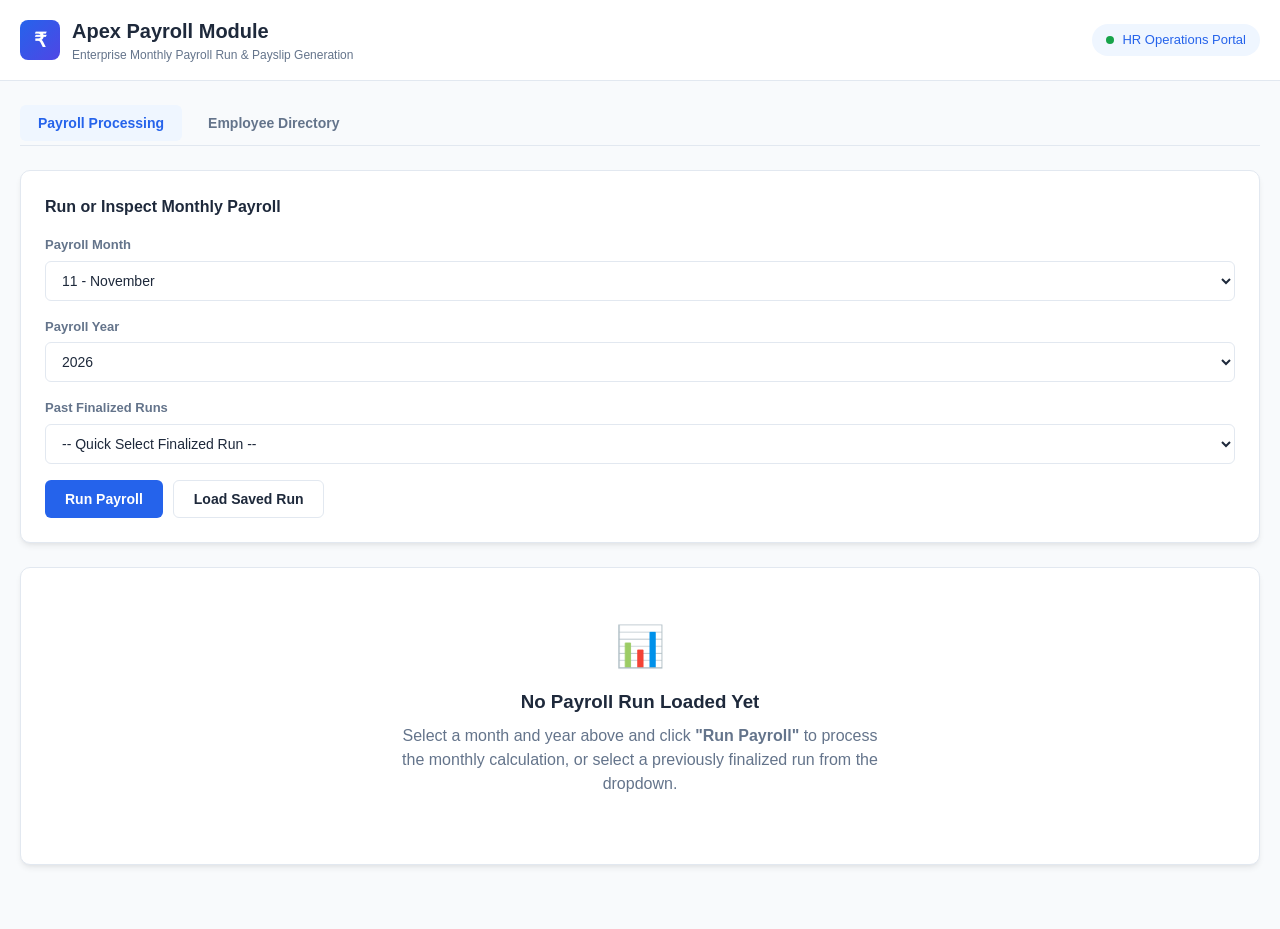
==== index.html @ 70dfdef8 "feat: implement complete payroll run module with layered architecture, stored procedures, REST API, " ====
<!DOCTYPE html>
<html lang="en">
<head>
  <meta charset="UTF-8">
  <meta name="viewport" content="width=device-width, initial-scale=1.0">
  <title>Apex Payroll Run Module | HR Operations</title>
  <link rel="stylesheet" href="css/styles.css">
</head>
<body>
  <!-- Header -->
  <header class="app-header">
    <div class="container header-inner">
      <div class="brand">
        <div class="brand-icon">₹</div>
        <div>
          <h1 class="brand-title">Apex Payroll Module</h1>
          <p class="brand-sub">Enterprise Monthly Payroll Run & Payslip Generation</p>
        </div>
      </div>
      <div class="user-badge">
        <span class="status-dot"></span>
        <span>HR Operations Portal</span>
      </div>
    </div>
  </header>

  <main class="container">
    <!-- Navigation Tabs -->
    <nav class="tabs">
      <button class="tab-btn active" id="tabPayroll" onclick="switchTab('payroll')">Payroll Processing</button>
      <button class="tab-btn" id="tabEmployees" onclick="switchTab('employees')">Employee Directory</button>
    </nav>

    <!-- Global Alert Container -->
    <div id="alertContainer"></div>

    <!-- TAB 1: PAYROLL PROCESSING -->
    <div id="payrollTabContent">
      <!-- Run Controls Card -->
      <section class="card">
        <h2 class="card-title">Run or Inspect Monthly Payroll</h2>
        <div class="run-controls-grid">
          <div class="form-group">
            <label class="form-label" for="selectMonth">Payroll Month</label>
            <select id="selectMonth" class="form-select">
              <option value="1">01 - January</option>
              <option value="2">02 - February</option>
              <option value="3">03 - March</option>
              <option value="4">04 - April</option>
              <option value="5">05 - May</option>
              <option value="6">06 - June</option>
              <option value="7">07 - July</option>
              <option value="8">08 - August</option>
              <option value="9">09 - September</option>
              <option value="10">10 - October</option>
              <option value="11" selected>11 - November</option>
              <option value="12">12 - December</option>
            </select>
          </div>

          <div class="form-group">
            <label class="form-label" for="selectYear">Payroll Year</label>
            <select id="selectYear" class="form-select">
              <option value="2026" selected>2026</option>
              <option value="2025">2025</option>
              <option value="2024">2024</option>
            </select>
          </div>

          <div class="form-group">
            <label class="form-label" for="historyRuns">Past Finalized Runs</label>
            <select id="historyRuns" class="form-select" onchange="loadSelectedHistoricalRun()">
              <option value="">-- Quick Select Finalized Run --</option>
            </select>
          </div>

          <div class="actions-group">
            <button id="btnRunPayroll" class="btn btn-primary" onclick="triggerPayrollRun()">
              <span id="btnRunText">Run Payroll</span>
            </button>
            <button id="btnLoadPayroll" class="btn btn-secondary" onclick="fetchPayrollRun()">
              <span>Load Saved Run</span>
            </button>
          </div>
        </div>
      </section>

      <!-- Metrics Summary Section -->
      <section id="metricsSection" class="metrics-grid" style="display: none;">
        <div class="metric-card">
          <div class="metric-title">Employees Processed</div>
          <div class="metric-value" id="metricTotalEmployees">0</div>
          <div class="metric-sub" id="metricStatus">Status: Finalized</div>
        </div>
        <div class="metric-card">
          <div class="metric-title">Total Gross Pay</div>
          <div class="metric-value" id="metricTotalGross">₹0</div>
          <div class="metric-sub">Earned compensation</div>
        </div>
        <div class="metric-card">
          <div class="metric-title">Total PF Deduction</div>
          <div class="metric-value" id="metricTotalPF">₹0</div>
          <div class="metric-sub">12% Basic Salary</div>
        </div>
        <div class="metric-card">
          <div class="metric-title">Total Professional Tax</div>
          <div class="metric-value" id="metricTotalPT">₹0</div>
          <div class="metric-sub">Flat ₹200 / employee</div>
        </div>
        <div class="metric-card">
          <div class="metric-title">Total Net Disbursement</div>
          <div class="metric-value highlight-net" id="metricTotalNet">₹0</div>
          <div class="metric-sub">Net payout across company</div>
        </div>
      </section>

      <!-- Results Table Card -->
      <section id="resultsSection" class="card" style="display: none;">
        <div class="table-header-controls">
          <div>
            <h3 class="card-title" style="margin-bottom: 2px;" id="tableHeading">Payroll Register</h3>
            <p style="font-size: 12px; color: var(--text-muted);" id="runDetailsSubtitle"></p>
          </div>
          <div class="table-filter-group">
            <input type="text" id="searchInput" class="form-input" placeholder="Search name or ID..." oninput="handleSearch()">
            <select id="departmentFilter" class="form-select" onchange="handleFilter()">
              <option value="ALL">All Departments</option>
            </select>
          </div>
        </div>

        <div class="table-container">
          <table>
            <thead>
              <tr>
                <th>ID</th>
                <th>Employee Name</th>
                <th>Department & Role</th>
                <th class="text-right">Basic Salary</th>
                <th class="text-right">Working Days</th>
                <th class="text-right">Days Present</th>
                <th class="text-right">Gross Pay</th>
                <th class="text-right">PF (12%)</th>
                <th class="text-right">Prof Tax</th>
                <th class="text-right">Net Pay</th>
                <th class="text-center">Action</th>
              </tr>
            </thead>
            <tbody id="payrollTableBody">
              <!-- Rendered dynamically -->
            </tbody>
          </table>
        </div>

        <!-- Pagination Controls -->
        <div class="pagination-container" id="paginationContainer">
          <div id="paginationInfo">Showing 1 to 6 of 6 entries</div>
          <div class="pagination-controls">
            <button id="btnPrevPage" class="btn btn-secondary btn-sm" onclick="changePage(-1)">Previous</button>
            <span id="pageIndicator" style="padding: 4px 8px; font-weight: 600;">1 / 1</span>
            <button id="btnNextPage" class="btn btn-secondary btn-sm" onclick="changePage(1)">Next</button>
          </div>
        </div>
      </section>

      <!-- Empty / Initial Placeholder -->
      <section id="emptyPlaceholder" class="card" style="text-align: center; padding: 48px 20px;">
        <div style="font-size: 40px; margin-bottom: 12px;">📊</div>
        <h3 style="margin-bottom: 8px;">No Payroll Run Loaded Yet</h3>
        <p style="color: var(--text-muted); max-width: 500px; margin: 0 auto 20px;">
          Select a month and year above and click <strong>"Run Payroll"</strong> to process the monthly calculation, or select a previously finalized run from the dropdown.
        </p>
      </section>
    </div>

    <!-- TAB 2: EMPLOYEE DIRECTORY -->
    <div id="employeesTabContent" style="display: none;">
      <section class="card">
        <h2 class="card-title">Employee Master Records</h2>
        <div class="table-container">
          <table>
            <thead>
              <tr>
                <th>Employee Code</th>
                <th>Full Name</th>
                <th>Department</th>
                <th>Designation</th>
                <th class="text-right">Basic Salary</th>
                <th>Date of Joining</th>
                <th>Status</th>
              </tr>
            </thead>
            <tbody id="employeeMasterTableBody">
              <!-- Rendered dynamically -->
            </tbody>
          </table>
        </div>
      </section>
    </div>
  </main>

  <!-- Payslip Modal (Printable) -->
  <div id="payslipModal" class="modal-overlay" style="display: none;">
    <div class="modal-content">
      <button class="modal-close no-print" onclick="closePayslipModal()">✕</button>
      
      <div class="payslip-container" id="printablePayslip">
        <div class="payslip-header">
          <div class="payslip-company-title">APEX HR TECHNOLOGIES PVT. LTD.</div>
          <div class="payslip-company-sub">Tech Park, Sector 4, Hyderabad, India | CIN: U72200TG2020PTC123456</div>
          <div class="payslip-title" id="slipPeriodTitle">SALARY PAYSLIP FOR NOVEMBER 2026</div>
        </div>

        <div class="payslip-info-grid">
          <div class="info-item">
            <span class="info-label">Employee ID / Code:</span>
            <span class="info-value" id="slipEmpCode">EMP001</span>
          </div>
          <div class="info-item">
            <span class="info-label">Employee Name:</span>
            <span class="info-value" id="slipEmpName">Ravi Sharma</span>
          </div>
          <div class="info-item">
            <span class="info-label">Department:</span>
            <span class="info-value" id="slipDept">Engineering</span>
          </div>
          <div class="info-item">
            <span class="info-label">Designation:</span>
            <span class="info-value" id="slipDesignation">Senior Software Engineer</span>
          </div>
          <div class="info-item">
            <span class="info-label">Date of Joining:</span>
            <span class="info-value" id="slipDoj">2023-01-15</span>
          </div>
          <div class="info-item">
            <span class="info-label">Payroll Run ID:</span>
            <span class="info-value" id="slipRunId">#1</span>
          </div>
          <div class="info-item">
            <span class="info-label">Total Working Days:</span>
            <span class="info-value" id="slipWorkingDays">26</span>
          </div>
          <div class="info-item">
            <span class="info-label">Days Present:</span>
            <span class="info-value" id="slipDaysPresent">24</span>
          </div>
        </div>

        <!-- Breakdown Table -->
        <table class="breakdown-table">
          <thead>
            <tr>
              <th>Earnings</th>
              <th class="text-right">Amount (₹)</th>
              <th>Deductions</th>
              <th class="text-right">Amount (₹)</th>
            </tr>
          </thead>
          <tbody>
            <tr>
              <td>Basic Salary</td>
              <td class="text-right font-mono" id="slipBasic">₹30,000</td>
              <td>Provident Fund (PF 12%)</td>
              <td class="text-right font-mono" id="slipPF">₹3,600</td>
            </tr>
            <tr>
              <td>Gross Pay (Earned)</td>
              <td class="text-right font-mono" id="slipGross">₹27,692</td>
              <td>Professional Tax (PT)</td>
              <td class="text-right font-mono" id="slipPT">₹200</td>
            </tr>
            <tr class="total-row">
              <td>Total Gross Earnings</td>
              <td class="text-right font-mono" id="slipTotalGross">₹27,692</td>
              <td>Total Deductions</td>
              <td class="text-right font-mono" id="slipTotalDeductions">₹3,800</td>
            </tr>
          </tbody>
        </table>

        <!-- Net Pay Banner -->
        <div class="net-pay-banner">
          <div>
            <div style="font-weight: 700; color: #15803d; font-size: 14px;">NET TAKE-HOME SALARY</div>
            <div class="net-pay-words" id="slipWords">Twenty Three Thousand Eight Hundred Ninety Two Rupees Only</div>
          </div>
          <div style="font-size: 24px; font-weight: 800; color: #15803d;" id="slipNet">₹23,892</div>
        </div>

        <div class="payslip-footer-notes">
          <div>
            <p>Note: This is a system-generated immutable payslip.</p>
            <p>Generated on: <span id="slipGenDate">11/09/2026</span></p>
          </div>
          <div class="sign-box">
            Authorized Signatory
          </div>
        </div>
      </div>

      <div style="display: flex; justify-content: flex-end; gap: 10px; margin-top: 18px;" class="no-print">
        <button class="btn btn-secondary" onclick="closePayslipModal()">Close</button>
        <button class="btn btn-primary" onclick="printPayslip()">🖨️ Print Payslip</button>
      </div>
    </div>
  </div>

  <script src="js/app.js"></script>
</body>
</html>
---- css/styles.css ----
:root {
  --primary: #2563eb;
  --primary-hover: #1d4ed8;
  --primary-light: #eff6ff;
  --success: #16a34a;
  --success-light: #f0fdf4;
  --warning: #d97706;
  --warning-light: #fffbeb;
  --danger: #dc2626;
  --danger-light: #fef2f2;
  --text-main: #1e293b;
  --text-muted: #64748b;
  --bg-page: #f8fafc;
  --bg-card: #ffffff;
  --border-color: #e2e8f0;
  --border-radius: 10px;
  --shadow: 0 4px 6px -1px rgb(0 0 0 / 0.07), 0 2px 4px -2px rgb(0 0 0 / 0.05);
  --shadow-lg: 0 10px 15px -3px rgb(0 0 0 / 0.1), 0 4px 6px -4px rgb(0 0 0 / 0.1);
  --font-family: -apple-system, BlinkMacSystemFont, "Segoe UI", Roboto, "Helvetica Neue", Arial, sans-serif;
}

* {
  box-sizing: border-box;
  margin: 0;
  padding: 0;
}

body {
  font-family: var(--font-family);
  background-color: var(--bg-page);
  color: var(--text-main);
  line-height: 1.5;
  padding-bottom: 40px;
}

.container {
  max-width: 1280px;
  margin: 0 auto;
  padding: 0 20px;
}

/* Header */
.app-header {
  background: white;
  border-bottom: 1px solid var(--border-color);
  padding: 16px 0;
  margin-bottom: 24px;
}

.header-inner {
  display: flex;
  justify-content: space-between;
  align-items: center;
}

.brand {
  display: flex;
  align-items: center;
  gap: 12px;
}

.brand-icon {
  width: 40px;
  height: 40px;
  background: linear-gradient(135deg, var(--primary), #4f46e5);
  color: white;
  border-radius: 8px;
  display: flex;
  align-items: center;
  justify-content: center;
  font-size: 20px;
  font-weight: bold;
}

.brand-title {
  font-size: 20px;
  font-weight: 700;
  color: var(--text-main);
}

.brand-sub {
  font-size: 12px;
  color: var(--text-muted);
}

.user-badge {
  display: flex;
  align-items: center;
  gap: 8px;
  font-size: 13px;
  background: var(--primary-light);
  color: var(--primary);
  padding: 6px 14px;
  border-radius: 20px;
  font-weight: 500;
}

.status-dot {
  width: 8px;
  height: 8px;
  background: var(--success);
  border-radius: 50%;
}

/* Navigation Tabs */
.tabs {
  display: flex;
  gap: 8px;
  margin-bottom: 24px;
  border-bottom: 1px solid var(--border-color);
  padding-bottom: 4px;
}

.tab-btn {
  background: none;
  border: none;
  padding: 10px 18px;
  font-size: 14px;
  font-weight: 600;
  color: var(--text-muted);
  cursor: pointer;
  border-radius: 6px;
  transition: all 0.2s;
}

.tab-btn:hover {
  color: var(--text-main);
  background: #f1f5f9;
}

.tab-btn.active {
  color: var(--primary);
  background: var(--primary-light);
}

/* Card */
.card {
  background: var(--bg-card);
  border: 1px solid var(--border-color);
  border-radius: var(--border-radius);
  box-shadow: var(--shadow);
  padding: 24px;
  margin-bottom: 24px;
}

.card-title {
  font-size: 16px;
  font-weight: 600;
  margin-bottom: 16px;
  color: var(--text-main);
}

/* Controls Grid */
.run-controls-grid {
  display: grid;
  grid-template-columns: repeat(auto-fit, minmax(200px, 1fr)) auto;
  gap: 16px;
  align-items: flex-end;
}

.form-group {
  display: flex;
  flex-direction: column;
  gap: 6px;
}

.form-label {
  font-size: 13px;
  font-weight: 600;
  color: var(--text-muted);
}

.form-select, .form-input {
  padding: 10px 12px;
  border: 1px solid var(--border-color);
  border-radius: 6px;
  font-size: 14px;
  background: white;
  color: var(--text-main);
  outline: none;
  transition: border-color 0.2s;
}

.form-select:focus, .form-input:focus {
  border-color: var(--primary);
  box-shadow: 0 0 0 3px rgba(37, 99, 235, 0.15);
}

.actions-group {
  display: flex;
  gap: 10px;
}

.btn {
  padding: 10px 20px;
  font-size: 14px;
  font-weight: 600;
  border-radius: 6px;
  border: none;
  cursor: pointer;
  display: inline-flex;
  align-items: center;
  justify-content: center;
  gap: 8px;
  transition: all 0.2s;
}

.btn-primary {
  background: var(--primary);
  color: white;
}

.btn-primary:hover:not(:disabled) {
  background: var(--primary-hover);
}

.btn-secondary {
  background: white;
  border: 1px solid var(--border-color);
  color: var(--text-main);
}

.btn-secondary:hover:not(:disabled) {
  background: #f8fafc;
  border-color: #cbd5e1;
}

.btn-sm {
  padding: 6px 12px;
  font-size: 12px;
}

.btn:disabled {
  opacity: 0.6;
  cursor: not-allowed;
}

/* Alert Notification */
.alert {
  padding: 14px 18px;
  border-radius: 8px;
  margin-bottom: 20px;
  display: flex;
  align-items: center;
  justify-content: space-between;
  font-size: 14px;
  animation: fadeIn 0.3s ease;
}

.alert-success {
  background: var(--success-light);
  color: #15803d;
  border: 1px solid #bbf7d0;
}

.alert-conflict {
  background: var(--warning-light);
  color: #b45309;
  border: 1px solid #fde68a;
}

.alert-danger {
  background: var(--danger-light);
  color: #b91c1c;
  border: 1px solid #fecaca;
}

.alert-info {
  background: var(--primary-light);
  color: #1d4ed8;
  border: 1px solid #bfdbfe;
}

.alert-close {
  background: none;
  border: none;
  cursor: pointer;
  font-size: 16px;
  color: inherit;
}

/* Metric Summary Cards */
.metrics-grid {
  display: grid;
  grid-template-columns: repeat(auto-fit, minmax(200px, 1fr));
  gap: 16px;
  margin-bottom: 24px;
}

.metric-card {
  background: white;
  border: 1px solid var(--border-color);
  border-radius: var(--border-radius);
  padding: 18px;
  box-shadow: var(--shadow);
}

.metric-title {
  font-size: 12px;
  font-weight: 600;
  text-transform: uppercase;
  color: var(--text-muted);
  letter-spacing: 0.5px;
  margin-bottom: 6px;
}

.metric-value {
  font-size: 22px;
  font-weight: 700;
  color: var(--text-main);
}

.metric-value.highlight-net {
  color: var(--success);
}

.metric-sub {
  font-size: 11px;
  color: var(--text-muted);
  margin-top: 4px;
}

/* Table Controls */
.table-header-controls {
  display: flex;
  justify-content: space-between;
  align-items: center;
  flex-wrap: wrap;
  gap: 12px;
  margin-bottom: 16px;
}

.table-filter-group {
  display: flex;
  gap: 10px;
  align-items: center;
}

/* Table */
.table-container {
  overflow-x: auto;
  border: 1px solid var(--border-color);
  border-radius: 8px;
  background: white;
}

table {
  width: 100%;
  border-collapse: collapse;
  font-size: 13.5px;
  text-align: left;
}

th {
  background: #f8fafc;
  padding: 12px 14px;
  font-weight: 600;
  color: var(--text-muted);
  border-bottom: 1px solid var(--border-color);
  white-space: nowrap;
}

td {
  padding: 12px 14px;
  border-bottom: 1px solid var(--border-color);
  white-space: nowrap;
}

tr:last-child td {
  border-bottom: none;
}

tr:hover td {
  background: #f8fafc;
}

.text-right {
  text-align: right;
}

.font-mono {
  font-family: ui-monospace, SFMono-Regular, Menlo, Monaco, Consolas, monospace;
}

.badge {
  display: inline-block;
  padding: 3px 8px;
  border-radius: 4px;
  font-size: 11px;
  font-weight: 600;
}

.badge-dept {
  background: #e2e8f0;
  color: #334155;
}

.badge-finalized {
  background: #dcfce7;
  color: #15803d;
}

/* Pagination */
.pagination-container {
  display: flex;
  justify-content: space-between;
  align-items: center;
  margin-top: 16px;
  font-size: 13px;
  color: var(--text-muted);
}

.pagination-controls {
  display: flex;
  gap: 6px;
}

/* Modal */
.modal-overlay {
  position: fixed;
  top: 0;
  left: 0;
  right: 0;
  bottom: 0;
  background: rgba(0, 0, 0, 0.5);
  display: flex;
  align-items: center;
  justify-content: center;
  padding: 20px;
  z-index: 1000;
  backdrop-filter: blur(2px);
}

.modal-content {
  background: white;
  border-radius: 12px;
  max-width: 780px;
  width: 100%;
  max-height: 90vh;
  overflow-y: auto;
  box-shadow: var(--shadow-lg);
  padding: 28px;
  position: relative;
}

.modal-close {
  position: absolute;
  top: 18px;
  right: 18px;
  background: none;
  border: none;
  font-size: 20px;
  cursor: pointer;
  color: var(--text-muted);
}

/* Payslip View Styling */
.payslip-container {
  background: white;
  border: 1px solid #cbd5e1;
  padding: 24px;
  border-radius: 8px;
}

.payslip-header {
  text-align: center;
  border-bottom: 2px solid #0f172a;
  padding-bottom: 12px;
  margin-bottom: 18px;
}

.payslip-company-title {
  font-size: 20px;
  font-weight: 800;
  color: #0f172a;
  letter-spacing: 0.5px;
}

.payslip-company-sub {
  font-size: 12px;
  color: var(--text-muted);
}

.payslip-title {
  margin-top: 8px;
  font-size: 15px;
  font-weight: 700;
  color: var(--primary);
  text-transform: uppercase;
  letter-spacing: 1px;
}

.payslip-info-grid {
  display: grid;
  grid-template-columns: 1fr 1fr;
  gap: 12px 24px;
  background: #f8fafc;
  padding: 12px 16px;
  border-radius: 6px;
  font-size: 13px;
  margin-bottom: 18px;
}

.info-item {
  display: flex;
  justify-content: space-between;
}

.info-label {
  color: var(--text-muted);
}

.info-value {
  font-weight: 600;
}

.breakdown-table {
  width: 100%;
  border-collapse: collapse;
  margin-bottom: 18px;
}

.breakdown-table th {
  background: #e2e8f0;
  color: #0f172a;
  font-size: 13px;
}

.breakdown-table td {
  font-size: 13px;
  padding: 8px 12px;
}

.total-row {
  background: #f1f5f9;
  font-weight: 700;
}

.net-pay-banner {
  background: #f0fdf4;
  border: 2px solid #bbf7d0;
  border-radius: 8px;
  padding: 14px;
  display: flex;
  justify-content: space-between;
  align-items: center;
  margin-bottom: 14px;
}

.net-pay-words {
  font-size: 12px;
  font-style: italic;
  color: var(--text-muted);
  margin-top: 4px;
}

.payslip-footer-notes {
  display: flex;
  justify-content: space-between;
  align-items: flex-end;
  margin-top: 32px;
  font-size: 12px;
  color: var(--text-muted);
}

.sign-box {
  text-align: center;
  border-top: 1px solid #94a3b8;
  padding-top: 6px;
  width: 180px;
  font-weight: 600;
}

/* Spinner */
.spinner {
  display: inline-block;
  width: 14px;
  height: 14px;
  border: 2px solid rgba(255, 255, 255, 0.3);
  border-radius: 50%;
  border-top-color: white;
  animation: spin 0.8s linear infinite;
}

@keyframes spin {
  to { transform: rotate(360deg); }
}

@keyframes fadeIn {
  from { opacity: 0; transform: translateY(-4px); }
  to { opacity: 1; transform: translateY(0); }
}

/* Print CSS */
@media print {
  body * {
    visibility: hidden;
  }
  .modal-overlay {
    position: static;
    background: none;
    padding: 0;
  }
  .modal-content, .payslip-container, .payslip-container * {
    visibility: visible;
  }
  .modal-content {
    box-shadow: none;
    border: none;
    padding: 0;
    max-width: 100%;
    margin: 0;
  }
  .no-print {
    display: none !important;
  }
}
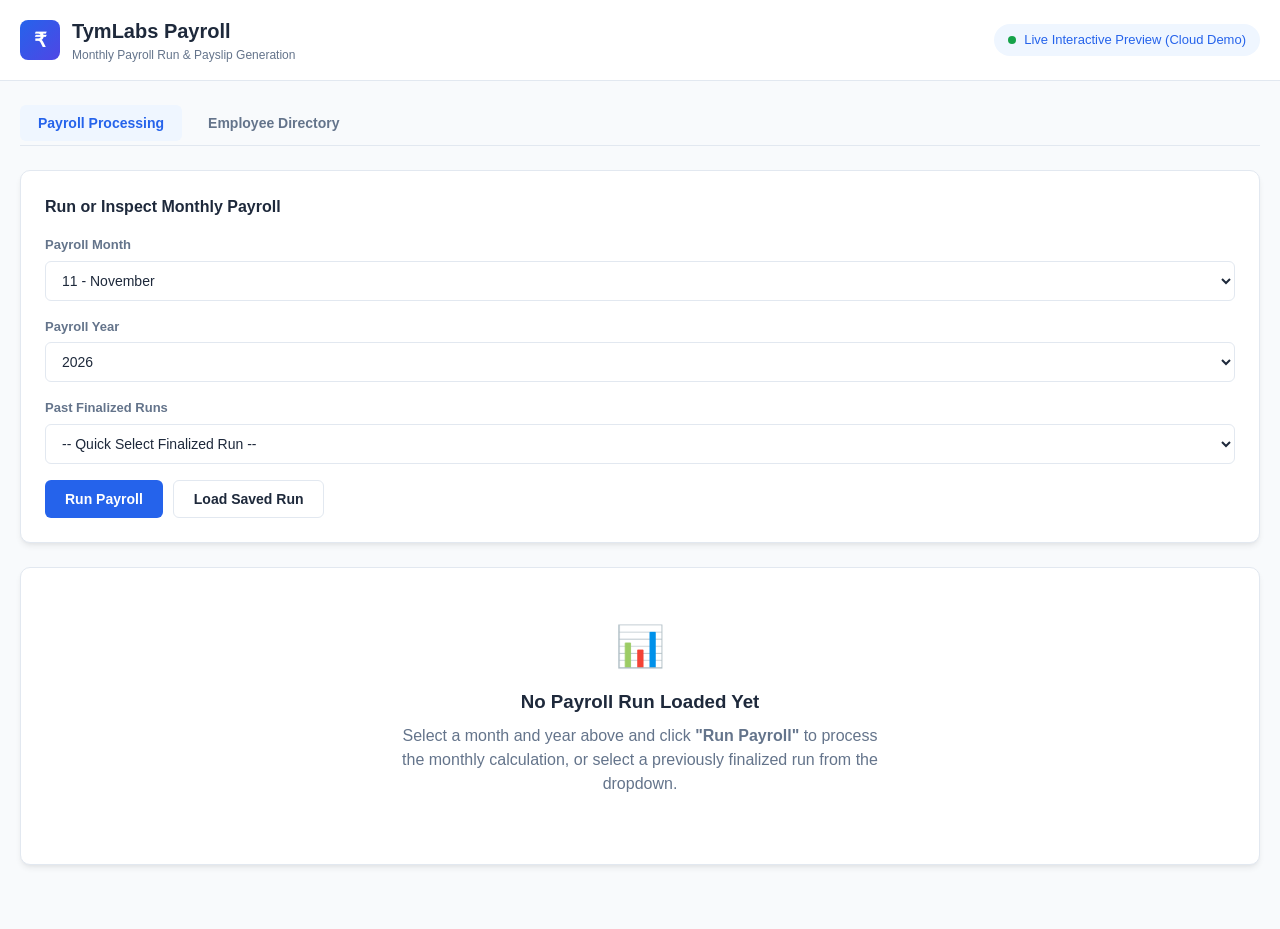
==== commit ba55e113: "refactor: clean up comments, documentation, and branding to match engineering standards" ====
--- a/index.html
+++ b/index.html
@@ -3,7 +3,7 @@
 <head>
   <meta charset="UTF-8">
   <meta name="viewport" content="width=device-width, initial-scale=1.0">
-  <title>Apex Payroll Run Module | HR Operations</title>
+  <title>Payroll Management System | TymLabs</title>
   <link rel="stylesheet" href="css/styles.css">
 </head>
 <body>
@@ -13,13 +13,13 @@
       <div class="brand">
         <div class="brand-icon">₹</div>
         <div>
-          <h1 class="brand-title">Apex Payroll Module</h1>
-          <p class="brand-sub">Enterprise Monthly Payroll Run & Payslip Generation</p>
+          <h1 class="brand-title">TymLabs Payroll</h1>
+          <p class="brand-sub">Monthly Payroll Run & Payslip Generation</p>
         </div>
       </div>
       <div class="user-badge">
         <span class="status-dot"></span>
-        <span>HR Operations Portal</span>
+        <span>HR Admin</span>
       </div>
     </div>
   </header>
@@ -206,8 +206,8 @@
       
       <div class="payslip-container" id="printablePayslip">
         <div class="payslip-header">
-          <div class="payslip-company-title">APEX HR TECHNOLOGIES PVT. LTD.</div>
-          <div class="payslip-company-sub">Tech Park, Sector 4, Hyderabad, India | CIN: U72200TG2020PTC123456</div>
+          <div class="payslip-company-title">TYMLABS TECHNOLOGIES PVT. LTD.</div>
+          <div class="payslip-company-sub">HR & Payroll Operations | Hyderabad, India</div>
           <div class="payslip-title" id="slipPeriodTitle">SALARY PAYSLIP FOR NOVEMBER 2026</div>
         </div>
 
@@ -308,3 +308,4 @@
   <script src="js/app.js"></script>
 </body>
 </html>
+
--- a/css/styles.css
+++ b/css/styles.css
@@ -615,3 +615,4 @@
     display: none !important;
   }
 }
+
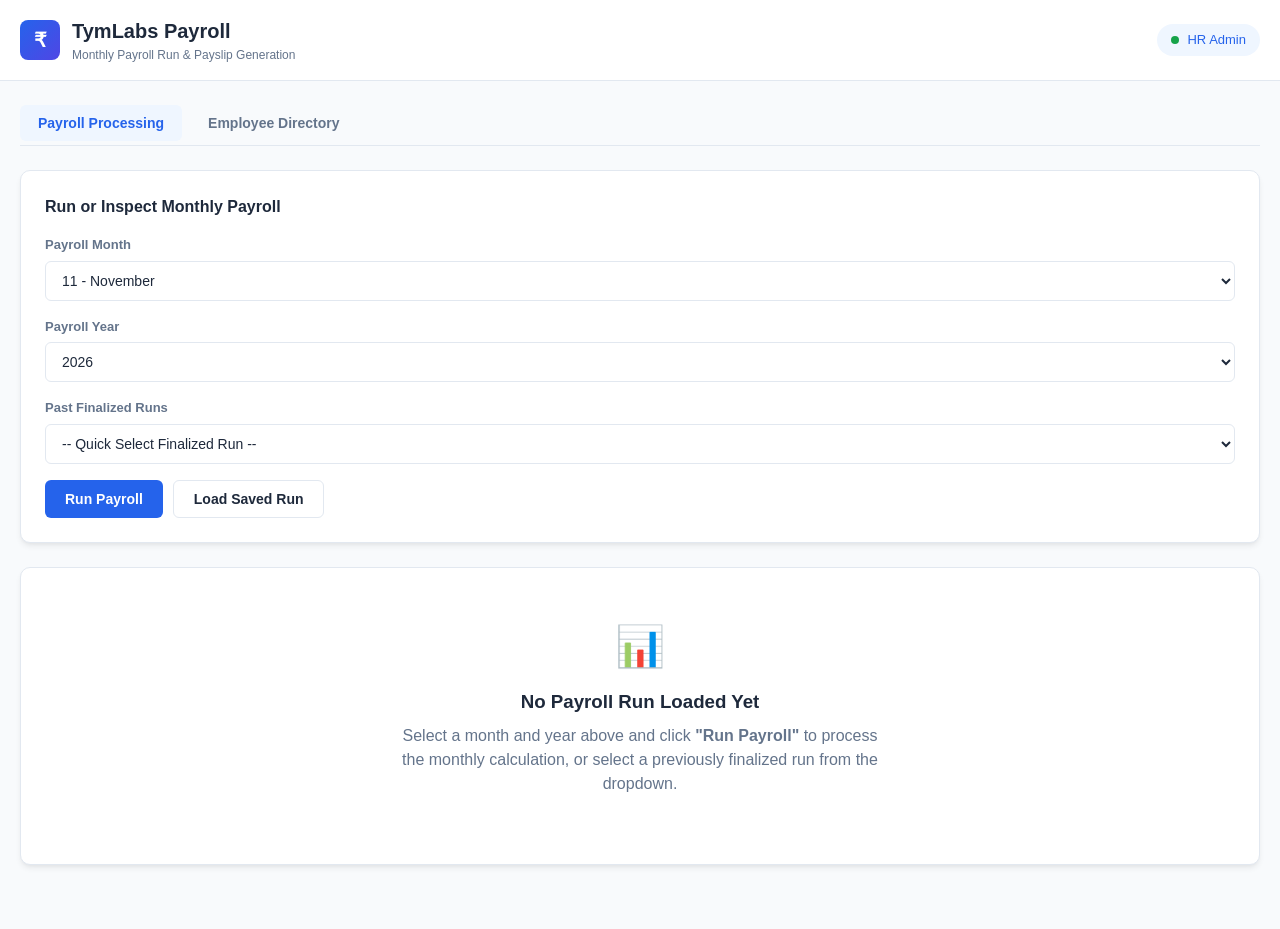
==== commit a5d0ba23: "fix: remove demo preview label from header badge and keep standard HR Admin branding" ====
--- a/index.html
+++ b/index.html
@@ -4,7 +4,7 @@
   <meta charset="UTF-8">
   <meta name="viewport" content="width=device-width, initial-scale=1.0">
   <title>Payroll Management System | TymLabs</title>
-  <link rel="stylesheet" href="css/styles.css">
+  <link rel="stylesheet" href="css/styles.css?v=20261111b">
 </head>
 <body>
   <!-- Header -->
@@ -234,7 +234,7 @@
           </div>
           <div class="info-item">
             <span class="info-label">Payroll Run ID:</span>
-            <span class="info-value" id="slipRunId">#1</span>
+            <span class="info-value" id="slipRunId">1</span>
           </div>
           <div class="info-item">
             <span class="info-label">Total Working Days:</span>
@@ -305,7 +305,7 @@
     </div>
   </div>
 
-  <script src="js/app.js"></script>
+  <script src="js/app.js?v=20261111b"></script>
 </body>
 </html>
 
--- a/css/styles.css
+++ b/css/styles.css
@@ -591,28 +591,113 @@
   to { opacity: 1; transform: translateY(0); }
 }
 
-/* Print CSS */
+/* Print Stylesheet - Ensures exactly 1 single page print */
 @media print {
-  body * {
-    visibility: hidden;
-  }
-  .modal-overlay {
-    position: static;
-    background: none;
-    padding: 0;
-  }
-  .modal-content, .payslip-container, .payslip-container * {
-    visibility: visible;
-  }
-  .modal-content {
-    box-shadow: none;
-    border: none;
-    padding: 0;
-    max-width: 100%;
-    margin: 0;
-  }
+  /* Completely remove background UI from document flow */
+  header,
+  main,
+  nav,
+  .tabs,
+  #alertContainer,
+  .modal-close,
   .no-print {
     display: none !important;
   }
-}
-
+
+  /* Reset html & body so no scroll or extra page space is created */
+  html,
+  body {
+    margin: 0 !important;
+    padding: 0 !important;
+    background: #ffffff !important;
+    color: #000000 !important;
+    height: auto !important;
+    min-height: 0 !important;
+    overflow: visible !important;
+    font-size: 11pt !important;
+  }
+
+  /* Modal becomes a clean inline container on page 1 */
+  .modal-overlay {
+    display: block !important;
+    position: static !important;
+    inset: auto !important;
+    width: 100% !important;
+    height: auto !important;
+    background: transparent !important;
+    padding: 0 !important;
+    margin: 0 !important;
+    overflow: visible !important;
+  }
+
+  .modal-content {
+    box-shadow: none !important;
+    border: none !important;
+    border-radius: 0 !important;
+    padding: 0 !important;
+    margin: 0 !important;
+    width: 100% !important;
+    max-width: 100% !important;
+    overflow: visible !important;
+  }
+
+  .payslip-container {
+    border: 1px solid #334155 !important;
+    border-radius: 4px !important;
+    padding: 18px 22px !important;
+    margin: 0 !important;
+    background: #ffffff !important;
+    page-break-inside: avoid !important;
+    break-inside: avoid !important;
+  }
+
+  .payslip-header {
+    border-bottom: 2px solid #0f172a !important;
+    padding-bottom: 8px !important;
+    margin-bottom: 12px !important;
+  }
+
+  .payslip-info-grid {
+    padding: 10px 14px !important;
+    gap: 8px 20px !important;
+    margin-bottom: 12px !important;
+    background: #f8fafc !important;
+    -webkit-print-color-adjust: exact;
+    print-color-adjust: exact;
+  }
+
+  .breakdown-table {
+    margin-bottom: 12px !important;
+  }
+
+  .breakdown-table th {
+    background: #f1f5f9 !important;
+    color: #0f172a !important;
+    -webkit-print-color-adjust: exact;
+    print-color-adjust: exact;
+    padding: 6px 10px !important;
+  }
+
+  .breakdown-table td {
+    padding: 6px 10px !important;
+  }
+
+  .net-pay-banner {
+    padding: 10px 14px !important;
+    margin-bottom: 12px !important;
+    background: #f0fdf4 !important;
+    border: 1.5px solid #86efac !important;
+    -webkit-print-color-adjust: exact;
+    print-color-adjust: exact;
+  }
+
+  .payslip-footer-notes {
+    margin-top: 24px !important;
+  }
+
+  @page {
+    size: A4 portrait;
+    margin: 10mm 10mm;
+  }
+}
+
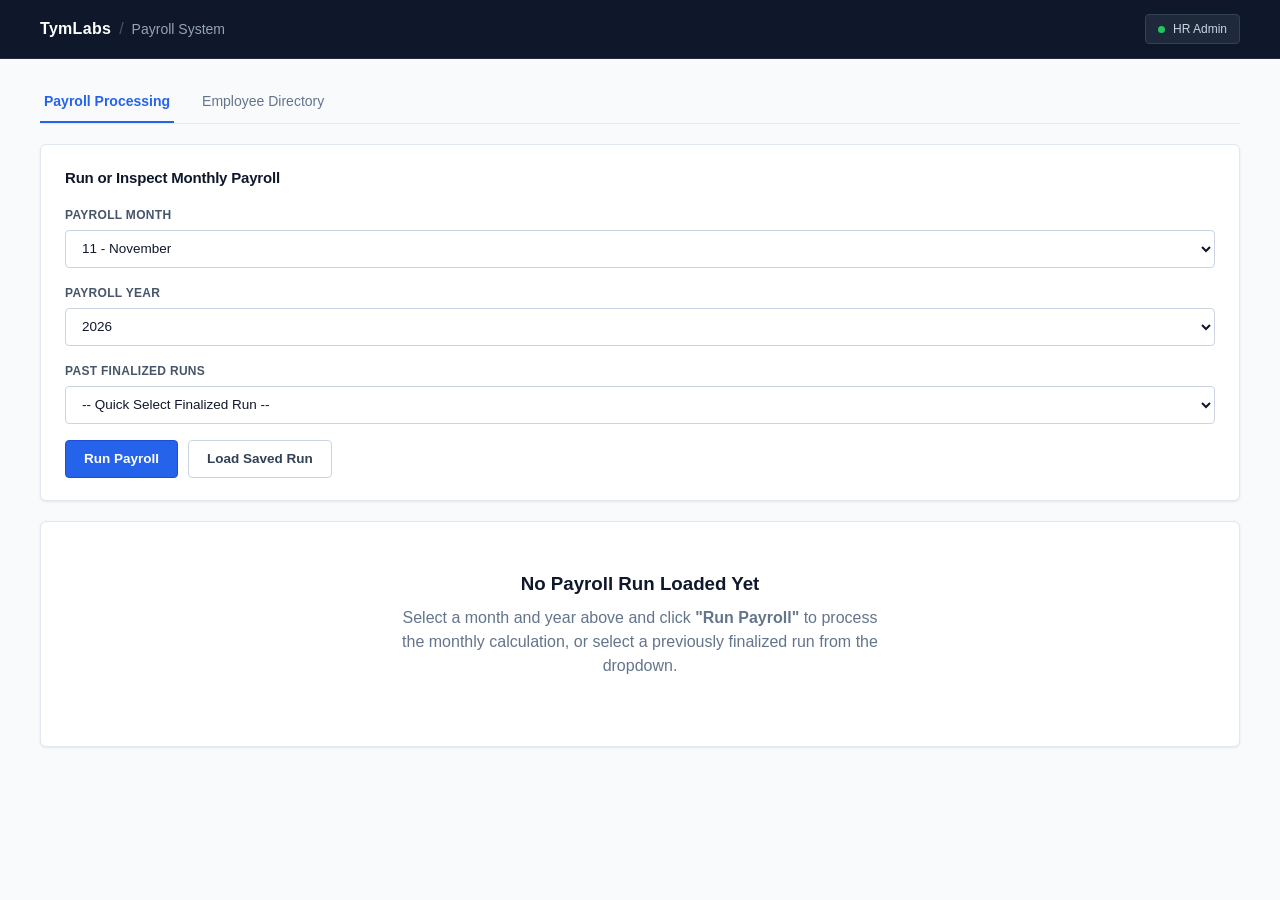
==== commit 16af3cea: "refactor(ui): modernize corporate intranet design and remove ai visual patterns" ====
--- a/index.html
+++ b/index.html
@@ -4,18 +4,16 @@
   <meta charset="UTF-8">
   <meta name="viewport" content="width=device-width, initial-scale=1.0">
   <title>Payroll Management System | TymLabs</title>
-  <link rel="stylesheet" href="css/styles.css?v=20261111b">
+  <link rel="stylesheet" href="css/styles.css?v=20261111d">
 </head>
 <body>
   <!-- Header -->
   <header class="app-header">
     <div class="container header-inner">
       <div class="brand">
-        <div class="brand-icon">₹</div>
-        <div>
-          <h1 class="brand-title">TymLabs Payroll</h1>
-          <p class="brand-sub">Monthly Payroll Run & Payslip Generation</p>
-        </div>
+        <span class="brand-logo">TymLabs</span>
+        <span class="brand-divider">/</span>
+        <span class="brand-title">Payroll System</span>
       </div>
       <div class="user-badge">
         <span class="status-dot"></span>
@@ -165,7 +163,6 @@
 
       <!-- Empty / Initial Placeholder -->
       <section id="emptyPlaceholder" class="card" style="text-align: center; padding: 48px 20px;">
-        <div style="font-size: 40px; margin-bottom: 12px;">📊</div>
         <h3 style="margin-bottom: 8px;">No Payroll Run Loaded Yet</h3>
         <p style="color: var(--text-muted); max-width: 500px; margin: 0 auto 20px;">
           Select a month and year above and click <strong>"Run Payroll"</strong> to process the monthly calculation, or select a previously finalized run from the dropdown.
@@ -300,12 +297,12 @@
 
       <div style="display: flex; justify-content: flex-end; gap: 10px; margin-top: 18px;" class="no-print">
         <button class="btn btn-secondary" onclick="closePayslipModal()">Close</button>
-        <button class="btn btn-primary" onclick="printPayslip()">🖨️ Print Payslip</button>
+        <button class="btn btn-primary" onclick="printPayslip()">Print Payslip</button>
       </div>
     </div>
   </div>
 
-  <script src="js/app.js?v=20261111b"></script>
+  <script src="js/app.js?v=20261111d"></script>
 </body>
 </html>
 
--- a/css/styles.css
+++ b/css/styles.css
@@ -8,13 +8,14 @@
   --warning-light: #fffbeb;
   --danger: #dc2626;
   --danger-light: #fef2f2;
-  --text-main: #1e293b;
+  --text-main: #0f172a;
   --text-muted: #64748b;
   --bg-page: #f8fafc;
   --bg-card: #ffffff;
   --border-color: #e2e8f0;
-  --border-radius: 10px;
-  --shadow: 0 4px 6px -1px rgb(0 0 0 / 0.07), 0 2px 4px -2px rgb(0 0 0 / 0.05);
+  --border-radius: 6px;
+  --shadow-sm: 0 1px 2px 0 rgb(0 0 0 / 0.05);
+  --shadow: 0 1px 3px 0 rgb(0 0 0 / 0.07), 0 1px 2px -1px rgb(0 0 0 / 0.05);
   --shadow-lg: 0 10px 15px -3px rgb(0 0 0 / 0.1), 0 4px 6px -4px rgb(0 0 0 / 0.1);
   --font-family: -apple-system, BlinkMacSystemFont, "Segoe UI", Roboto, "Helvetica Neue", Arial, sans-serif;
 }
@@ -30,20 +31,21 @@
   background-color: var(--bg-page);
   color: var(--text-main);
   line-height: 1.5;
-  padding-bottom: 40px;
+  padding-bottom: 48px;
+  -webkit-font-smoothing: antialiased;
 }
 
 .container {
-  max-width: 1280px;
+  max-width: 1240px;
   margin: 0 auto;
   padding: 0 20px;
 }
 
 /* Header */
 .app-header {
-  background: white;
-  border-bottom: 1px solid var(--border-color);
-  padding: 16px 0;
+  background: #0f172a;
+  border-bottom: 1px solid #1e293b;
+  padding: 14px 0;
   margin-bottom: 24px;
 }
 
@@ -56,81 +58,78 @@
 .brand {
   display: flex;
   align-items: center;
-  gap: 12px;
-}
-
-.brand-icon {
-  width: 40px;
-  height: 40px;
-  background: linear-gradient(135deg, var(--primary), #4f46e5);
-  color: white;
-  border-radius: 8px;
-  display: flex;
-  align-items: center;
-  justify-content: center;
-  font-size: 20px;
-  font-weight: bold;
+  gap: 8px;
+}
+
+.brand-logo {
+  font-weight: 700;
+  font-size: 16px;
+  color: #ffffff;
+  letter-spacing: 0.3px;
+}
+
+.brand-divider {
+  color: #475569;
+  font-weight: 300;
+  user-select: none;
 }
 
 .brand-title {
-  font-size: 20px;
-  font-weight: 700;
-  color: var(--text-main);
-}
-
-.brand-sub {
+  font-size: 14px;
+  font-weight: 500;
+  color: #94a3b8;
+}
+
+.user-badge {
+  display: flex;
+  align-items: center;
+  gap: 8px;
   font-size: 12px;
-  color: var(--text-muted);
-}
-
-.user-badge {
-  display: flex;
-  align-items: center;
-  gap: 8px;
-  font-size: 13px;
-  background: var(--primary-light);
-  color: var(--primary);
-  padding: 6px 14px;
-  border-radius: 20px;
+  background: #1e293b;
+  color: #cbd5e1;
+  border: 1px solid #334155;
+  padding: 5px 12px;
+  border-radius: 4px;
   font-weight: 500;
 }
 
 .status-dot {
-  width: 8px;
-  height: 8px;
-  background: var(--success);
+  width: 7px;
+  height: 7px;
+  background: #22c55e;
   border-radius: 50%;
+  display: inline-block;
 }
 
 /* Navigation Tabs */
 .tabs {
   display: flex;
-  gap: 8px;
-  margin-bottom: 24px;
+  gap: 24px;
+  margin-bottom: 20px;
   border-bottom: 1px solid var(--border-color);
-  padding-bottom: 4px;
 }
 
 .tab-btn {
-  background: none;
+  background: transparent;
   border: none;
-  padding: 10px 18px;
+  border-bottom: 2px solid transparent;
+  padding: 10px 4px 12px;
   font-size: 14px;
-  font-weight: 600;
+  font-weight: 500;
   color: var(--text-muted);
   cursor: pointer;
-  border-radius: 6px;
-  transition: all 0.2s;
+  border-radius: 0;
+  transition: color 0.15s, border-color 0.15s;
 }
 
 .tab-btn:hover {
   color: var(--text-main);
-  background: #f1f5f9;
 }
 
 .tab-btn.active {
   color: var(--primary);
-  background: var(--primary-light);
+  font-weight: 600;
+  border-bottom-color: var(--primary);
 }
 
 /* Card */
@@ -139,21 +138,22 @@
   border: 1px solid var(--border-color);
   border-radius: var(--border-radius);
   box-shadow: var(--shadow);
-  padding: 24px;
-  margin-bottom: 24px;
+  padding: 22px 24px;
+  margin-bottom: 20px;
 }
 
 .card-title {
-  font-size: 16px;
+  font-size: 15px;
   font-weight: 600;
   margin-bottom: 16px;
   color: var(--text-main);
+  letter-spacing: -0.2px;
 }
 
 /* Controls Grid */
 .run-controls-grid {
   display: grid;
-  grid-template-columns: repeat(auto-fit, minmax(200px, 1fr)) auto;
+  grid-template-columns: repeat(auto-fit, minmax(210px, 1fr)) auto;
   gap: 16px;
   align-items: flex-end;
 }
@@ -165,20 +165,23 @@
 }
 
 .form-label {
-  font-size: 13px;
-  font-weight: 600;
-  color: var(--text-muted);
+  font-size: 12px;
+  font-weight: 600;
+  color: #475569;
+  text-transform: uppercase;
+  letter-spacing: 0.3px;
 }
 
 .form-select, .form-input {
-  padding: 10px 12px;
-  border: 1px solid var(--border-color);
-  border-radius: 6px;
-  font-size: 14px;
-  background: white;
+  height: 38px;
+  padding: 0 12px;
+  border: 1px solid #cbd5e1;
+  border-radius: 4px;
+  font-size: 13.5px;
+  background: #ffffff;
   color: var(--text-main);
   outline: none;
-  transition: border-color 0.2s;
+  transition: border-color 0.15s, box-shadow 0.15s;
 }
 
 .form-select:focus, .form-input:focus {
@@ -192,22 +195,24 @@
 }
 
 .btn {
-  padding: 10px 20px;
-  font-size: 14px;
-  font-weight: 600;
-  border-radius: 6px;
-  border: none;
+  height: 38px;
+  padding: 0 18px;
+  font-size: 13.5px;
+  font-weight: 600;
+  border-radius: 4px;
+  border: 1px solid transparent;
   cursor: pointer;
   display: inline-flex;
   align-items: center;
   justify-content: center;
   gap: 8px;
-  transition: all 0.2s;
+  transition: background-color 0.15s, border-color 0.15s;
 }
 
 .btn-primary {
   background: var(--primary);
-  color: white;
+  border-color: var(--primary-hover);
+  color: #ffffff;
 }
 
 .btn-primary:hover:not(:disabled) {
@@ -215,36 +220,37 @@
 }
 
 .btn-secondary {
-  background: white;
-  border: 1px solid var(--border-color);
-  color: var(--text-main);
+  background: #ffffff;
+  border-color: #cbd5e1;
+  color: #334155;
 }
 
 .btn-secondary:hover:not(:disabled) {
   background: #f8fafc;
-  border-color: #cbd5e1;
+  border-color: #94a3b8;
 }
 
 .btn-sm {
-  padding: 6px 12px;
-  font-size: 12px;
+  height: 30px;
+  padding: 0 12px;
+  font-size: 12.5px;
 }
 
 .btn:disabled {
-  opacity: 0.6;
+  opacity: 0.55;
   cursor: not-allowed;
 }
 
 /* Alert Notification */
 .alert {
-  padding: 14px 18px;
-  border-radius: 8px;
+  padding: 12px 16px;
+  border-radius: 4px;
   margin-bottom: 20px;
   display: flex;
   align-items: center;
   justify-content: space-between;
-  font-size: 14px;
-  animation: fadeIn 0.3s ease;
+  font-size: 13.5px;
+  animation: fadeIn 0.2s ease;
 }
 
 .alert-success {
@@ -255,8 +261,8 @@
 
 .alert-conflict {
   background: var(--warning-light);
-  color: #b45309;
-  border: 1px solid #fde68a;
+  color: #9a3412;
+  border: 1px solid #fed7aa;
 }
 
 .alert-danger {
@@ -275,47 +281,50 @@
   background: none;
   border: none;
   cursor: pointer;
-  font-size: 16px;
+  font-size: 18px;
   color: inherit;
+  line-height: 1;
+  padding: 0 4px;
 }
 
 /* Metric Summary Cards */
 .metrics-grid {
   display: grid;
-  grid-template-columns: repeat(auto-fit, minmax(200px, 1fr));
+  grid-template-columns: repeat(auto-fit, minmax(210px, 1fr));
   gap: 16px;
-  margin-bottom: 24px;
+  margin-bottom: 20px;
 }
 
 .metric-card {
-  background: white;
+  background: #ffffff;
   border: 1px solid var(--border-color);
   border-radius: var(--border-radius);
-  padding: 18px;
-  box-shadow: var(--shadow);
+  padding: 16px 18px;
+  box-shadow: var(--shadow-sm);
 }
 
 .metric-title {
-  font-size: 12px;
+  font-size: 11px;
   font-weight: 600;
   text-transform: uppercase;
   color: var(--text-muted);
-  letter-spacing: 0.5px;
+  letter-spacing: 0.4px;
   margin-bottom: 6px;
 }
 
 .metric-value {
-  font-size: 22px;
+  font-size: 21px;
   font-weight: 700;
   color: var(--text-main);
+  letter-spacing: -0.3px;
 }
 
 .metric-value.highlight-net {
-  color: var(--success);
+  color: #15803d;
 }
 
 .metric-sub {
-  font-size: 11px;
+  font-size: 11.5px;
   color: var(--text-muted);
   margin-top: 4px;
 }
@@ -340,30 +349,34 @@
 .table-container {
   overflow-x: auto;
   border: 1px solid var(--border-color);
-  border-radius: 8px;
-  background: white;
+  border-radius: 4px;
+  background: #ffffff;
 }
 
 table {
   width: 100%;
   border-collapse: collapse;
-  font-size: 13.5px;
+  font-size: 13px;
   text-align: left;
 }
 
 th {
   background: #f8fafc;
-  padding: 12px 14px;
-  font-weight: 600;
-  color: var(--text-muted);
+  padding: 10px 14px;
+  font-weight: 600;
+  color: #475569;
   border-bottom: 1px solid var(--border-color);
   white-space: nowrap;
+  font-size: 11.5px;
+  text-transform: uppercase;
+  letter-spacing: 0.3px;
 }
 
 td {
-  padding: 12px 14px;
-  border-bottom: 1px solid var(--border-color);
+  padding: 11px 14px;
+  border-bottom: 1px solid #f1f5f9;
   white-space: nowrap;
+  color: #1e293b;
 }
 
 tr:last-child td {
@@ -378,26 +391,32 @@
   text-align: right;
 }
 
+.text-center {
+  text-align: center;
+}
+
 .font-mono {
   font-family: ui-monospace, SFMono-Regular, Menlo, Monaco, Consolas, monospace;
 }
 
 .badge {
   display: inline-block;
-  padding: 3px 8px;
-  border-radius: 4px;
+  padding: 2px 7px;
+  border-radius: 3px;
   font-size: 11px;
   font-weight: 600;
 }
 
 .badge-dept {
-  background: #e2e8f0;
+  background: #f1f5f9;
   color: #334155;
+  border: 1px solid #e2e8f0;
 }
 
 .badge-finalized {
   background: #dcfce7;
   color: #15803d;
+  border: 1px solid #bbf7d0;
 }
 
 /* Pagination */
@@ -405,8 +424,8 @@
   display: flex;
   justify-content: space-between;
   align-items: center;
-  margin-top: 16px;
-  font-size: 13px;
+  margin-top: 14px;
+  font-size: 12.5px;
   color: var(--text-muted);
 }
 
@@ -422,88 +441,96 @@
   left: 0;
   right: 0;
   bottom: 0;
-  background: rgba(0, 0, 0, 0.5);
+  background: rgba(15, 23, 42, 0.6);
   display: flex;
   align-items: center;
   justify-content: center;
   padding: 20px;
   z-index: 1000;
-  backdrop-filter: blur(2px);
 }
 
 .modal-content {
-  background: white;
-  border-radius: 12px;
-  max-width: 780px;
+  background: #ffffff;
+  border-radius: 6px;
+  max-width: 760px;
   width: 100%;
   max-height: 90vh;
   overflow-y: auto;
   box-shadow: var(--shadow-lg);
-  padding: 28px;
+  padding: 24px;
   position: relative;
 }
 
 .modal-close {
   position: absolute;
-  top: 18px;
-  right: 18px;
+  top: 16px;
+  right: 16px;
   background: none;
   border: none;
-  font-size: 20px;
+  font-size: 18px;
   cursor: pointer;
   color: var(--text-muted);
-}
-
-/* Payslip View Styling */
+  padding: 4px;
+  line-height: 1;
+}
+
+.modal-close:hover {
+  color: var(--text-main);
+}
+
+/* Payslip View Styling in Modal */
 .payslip-container {
-  background: white;
-  border: 1px solid #cbd5e1;
-  padding: 24px;
-  border-radius: 8px;
+  background: #ffffff;
+  border: 1.5px solid #334155;
+  padding: 20px 22px;
+  border-radius: 4px;
 }
 
 .payslip-header {
   text-align: center;
   border-bottom: 2px solid #0f172a;
-  padding-bottom: 12px;
-  margin-bottom: 18px;
+  padding-bottom: 8px;
+  margin-bottom: 14px;
 }
 
 .payslip-company-title {
-  font-size: 20px;
+  font-size: 17px;
   font-weight: 800;
   color: #0f172a;
   letter-spacing: 0.5px;
 }
 
 .payslip-company-sub {
-  font-size: 12px;
-  color: var(--text-muted);
+  font-size: 11px;
+  color: var(--text-muted);
+  margin-top: 2px;
 }
 
 .payslip-title {
-  margin-top: 8px;
-  font-size: 15px;
+  margin-top: 6px;
+  font-size: 13px;
   font-weight: 700;
   color: var(--primary);
   text-transform: uppercase;
-  letter-spacing: 1px;
+  letter-spacing: 0.5px;
 }
 
 .payslip-info-grid {
   display: grid;
   grid-template-columns: 1fr 1fr;
-  gap: 12px 24px;
+  gap: 6px 20px;
   background: #f8fafc;
-  padding: 12px 16px;
-  border-radius: 6px;
-  font-size: 13px;
-  margin-bottom: 18px;
+  padding: 10px 14px;
+  border-radius: 4px;
+  font-size: 12px;
+  margin-bottom: 14px;
+  border: 1px solid #e2e8f0;
 }
 
 .info-item {
   display: flex;
   justify-content: space-between;
+  padding: 2px 0;
 }
 
 .info-label {
@@ -512,35 +539,42 @@
 
 .info-value {
   font-weight: 600;
+  color: #0f172a;
 }
 
 .breakdown-table {
   width: 100%;
   border-collapse: collapse;
-  margin-bottom: 18px;
+  margin-bottom: 14px;
 }
 
 .breakdown-table th {
-  background: #e2e8f0;
+  background: #f1f5f9;
   color: #0f172a;
-  font-size: 13px;
+  font-size: 12px;
+  font-weight: 700;
+  text-align: left;
+  padding: 6px 10px;
+  border-bottom: 2px solid #cbd5e1;
 }
 
 .breakdown-table td {
-  font-size: 13px;
-  padding: 8px 12px;
-}
-
-.total-row {
-  background: #f1f5f9;
+  font-size: 12px;
+  padding: 6px 10px;
+  border-bottom: 1px solid #e2e8f0;
+}
+
+.total-row td {
+  background: #f8fafc;
   font-weight: 700;
+  border-top: 1.5px solid #cbd5e1;
 }
 
 .net-pay-banner {
   background: #f0fdf4;
-  border: 2px solid #bbf7d0;
-  border-radius: 8px;
-  padding: 14px;
+  border: 1.5px solid #86efac;
+  border-radius: 4px;
+  padding: 10px 14px;
   display: flex;
   justify-content: space-between;
   align-items: center;
@@ -548,37 +582,38 @@
 }
 
 .net-pay-words {
-  font-size: 12px;
+  font-size: 11px;
   font-style: italic;
   color: var(--text-muted);
-  margin-top: 4px;
+  margin-top: 2px;
 }
 
 .payslip-footer-notes {
   display: flex;
   justify-content: space-between;
   align-items: flex-end;
-  margin-top: 32px;
-  font-size: 12px;
+  margin-top: 24px;
+  font-size: 11px;
   color: var(--text-muted);
 }
 
 .sign-box {
   text-align: center;
   border-top: 1px solid #94a3b8;
-  padding-top: 6px;
-  width: 180px;
-  font-weight: 600;
+  padding-top: 4px;
+  width: 170px;
+  font-weight: 600;
+  color: #0f172a;
 }
 
 /* Spinner */
 .spinner {
   display: inline-block;
-  width: 14px;
-  height: 14px;
+  width: 13px;
+  height: 13px;
   border: 2px solid rgba(255, 255, 255, 0.3);
   border-radius: 50%;
-  border-top-color: white;
+  border-top-color: #ffffff;
   animation: spin 0.8s linear infinite;
 }
 
@@ -587,13 +622,12 @@
 }
 
 @keyframes fadeIn {
-  from { opacity: 0; transform: translateY(-4px); }
+  from { opacity: 0; transform: translateY(-3px); }
   to { opacity: 1; transform: translateY(0); }
 }
 
-/* Print Stylesheet - Ensures exactly 1 single page print */
+/* Print Stylesheet */
 @media print {
-  /* Completely remove background UI from document flow */
   header,
   main,
   nav,
@@ -604,7 +638,6 @@
     display: none !important;
   }
 
-  /* Reset html & body so no scroll or extra page space is created */
   html,
   body {
     margin: 0 !important;
@@ -617,7 +650,6 @@
     font-size: 11pt !important;
   }
 
-  /* Modal becomes a clean inline container on page 1 */
   .modal-overlay {
     display: block !important;
     position: static !important;
@@ -642,9 +674,9 @@
   }
 
   .payslip-container {
-    border: 1px solid #334155 !important;
+    border: 1.5px solid #334155 !important;
     border-radius: 4px !important;
-    padding: 18px 22px !important;
+    padding: 16px 20px !important;
     margin: 0 !important;
     background: #ffffff !important;
     page-break-inside: avoid !important;
@@ -658,8 +690,8 @@
   }
 
   .payslip-info-grid {
-    padding: 10px 14px !important;
-    gap: 8px 20px !important;
+    padding: 8px 12px !important;
+    gap: 6px 16px !important;
     margin-bottom: 12px !important;
     background: #f8fafc !important;
     -webkit-print-color-adjust: exact;
@@ -675,15 +707,15 @@
     color: #0f172a !important;
     -webkit-print-color-adjust: exact;
     print-color-adjust: exact;
-    padding: 6px 10px !important;
+    padding: 5px 8px !important;
   }
 
   .breakdown-table td {
-    padding: 6px 10px !important;
+    padding: 5px 8px !important;
   }
 
   .net-pay-banner {
-    padding: 10px 14px !important;
+    padding: 8px 12px !important;
     margin-bottom: 12px !important;
     background: #f0fdf4 !important;
     border: 1.5px solid #86efac !important;
@@ -692,12 +724,11 @@
   }
 
   .payslip-footer-notes {
-    margin-top: 24px !important;
+    margin-top: 20px !important;
   }
 
   @page {
     size: A4 portrait;
-    margin: 10mm 10mm;
-  }
-}
-
+    margin: 8mm;
+  }
+}
